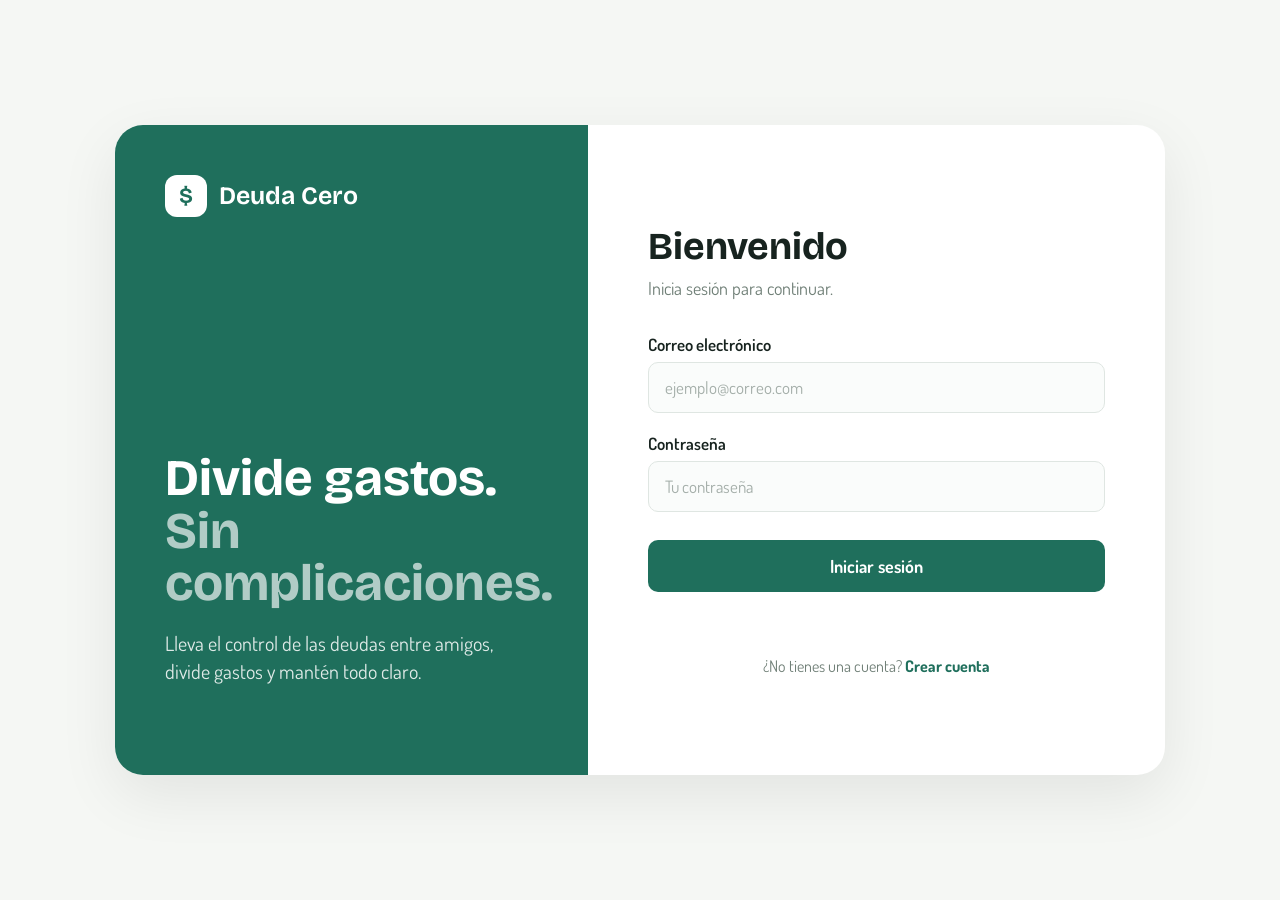
==== src/main/resources/static/index.html @ 62c59991 "refactor(frontend): mover de ruta los paquetes" ====
<!DOCTYPE html>
<html lang="es">
<head>
    <meta charset="UTF-8">
    <meta name="viewport" content="width=device-width, initial-scale=1.0">

    <title>Deuda Cero</title>

    <!-- Google Fonts -->
    <link rel="preconnect" href="https://fonts.googleapis.com">
    <link rel="preconnect" href="https://fonts.gstatic.com" crossorigin>

    <link href="https://fonts.googleapis.com/css2?family=Bricolage+Grotesque:opsz,wght@12..96,200..800&family=Dosis:wght@200..800&display=swap"
          rel="stylesheet">

    <link rel="stylesheet" href="./css/auth.css">
</head>

<body>

<main class="auth-container">

    <!-- Panel izquierdo -->
    <section class="auth-info">

        <div class="brand">
            <span class="brand-icon">$</span>
            <span>Deuda Cero</span>
        </div>

        <div class="info-content">

            <h1>
                Divide gastos.
                <span>Sin complicaciones.</span>
            </h1>

            <p>
                Lleva el control de las deudas entre amigos,
                divide gastos y mantén todo claro.
            </p>

        </div>

    </section>


    <!-- Panel derecho -->
    <section class="auth-form-container">

        <!-- LOGIN -->
        <div class="auth-form active" id="loginForm">

            <div class="form-header">
                <h2>Bienvenido</h2>
                <p>Inicia sesión para continuar.</p>
            </div>

            <form id="formLogin">

                <div class="input-group">
                    <label for="loginEmail">Correo electrónico</label>

                    <input
                        type="email"
                        id="loginEmail"
                        name="email"
                        placeholder="ejemplo@correo.com"
                        required
                    >
                </div>

                <div class="input-group">
                    <label for="loginPassword">Contraseña</label>

                    <input
                        type="password"
                        id="loginPassword"
                        name="password"
                        placeholder="Tu contraseña"
                        required
                    >
                </div>

                <button type="submit" class="btn-primary">
                    Iniciar sesión
                </button>

            </form>

            <div class="form-message" id="loginMessage"></div>

            <div class="form-footer">
                <p>
                    ¿No tienes una cuenta?
                    <button type="button" id="showRegister">
                        Crear cuenta
                    </button>
                </p>

                <!--
                    <button type="button" id="logoutTest">
                        Cerrar sesión
                    </button>
                -->
            </div>

        </div>


        <!-- REGISTRO -->
        <div class="auth-form" id="registerForm">

            <div class="form-header">
                <h2>Crear cuenta</h2>
                <p>Comienza a controlar tus gastos.</p>
            </div>

            <form id="formRegister">

                <div class="input-row">

                    <div class="input-group">
                        <label for="registerNombre">Nombre</label>

                        <input
                            type="text"
                            id="registerNombre"
                            name="nombre"
                            placeholder="Aldo"
                            required
                        >
                    </div>

                    <div class="input-group">
                        <label for="registerApellido">Apellido</label>

                        <input
                            type="text"
                            id="registerApellido"
                            name="apellido"
                            placeholder="Ruiz"
                            required
                        >
                    </div>

                </div>

                <div class="input-group">
                    <label for="registerEmail">Correo electrónico</label>

                    <input
                        type="email"
                        id="registerEmail"
                        name="email"
                        placeholder="ejemplo@correo.com"
                        required
                    >
                </div>

                <div class="input-group">
                    <label for="registerPassword">Contraseña</label>

                    <input
                        type="password"
                        id="registerPassword"
                        name="password"
                        placeholder="Crea una contraseña"
                        required
                    >
                </div>

                <button type="submit" class="btn-primary">
                    Crear cuenta
                </button>

            </form>

            <div class="form-message" id="registerMessage"></div>

            <div class="form-footer">
                <p>
                    ¿Ya tienes una cuenta?
                    <button type="button" id="showLogin">
                        Iniciar sesión
                    </button>
                </p>
            </div>

        </div>

    </section>

</main>

<script src="./javascript/api.js"></script>
<script src="./javascript/auth.js"></script>

</body>
</html>
---- src/main/resources/static/css/auth.css ----
* {
    margin: 0;
    padding: 0;
    box-sizing: border-box;
}

:root {
    --background: #f5f7f4;
    --surface: #ffffff;
    --primary: #1f6f5c;
    --primary-dark: #175746;
    --text: #17231f;
    --text-light: #718078;
    --border: #dfe6e2;
}

body {
    min-height: 100vh;

    display: flex;
    justify-content: center;
    align-items: center;

    padding: 30px;

    background: var(--background);

    color: var(--text);

    font-family: "Dosis", sans-serif;
}


/* CONTENEDOR PRINCIPAL */

.auth-container {
    width: 100%;
    max-width: 1050px;
    min-height: 650px;

    display: grid;
    grid-template-columns: 45% 55%;

    background: var(--surface);

    border-radius: 28px;

    overflow: hidden;

    box-shadow: 0 20px 60px rgba(0, 0, 0, 0.08);
}


/* PANEL INFORMACIÓN */

.auth-info {
    padding: 50px;

    display: flex;
    flex-direction: column;
    justify-content: space-between;

    background: var(--primary);

    color: white;
}


.brand {
    display: flex;
    align-items: center;
    gap: 12px;

    font-family: "Bricolage Grotesque", sans-serif;

    font-size: 25px;
    font-weight: 650;
}


.brand-icon {
    width: 42px;
    height: 42px;

    display: flex;
    justify-content: center;
    align-items: center;

    border-radius: 12px;

    background: white;

    color: var(--primary);

    font-size: 22px;
    font-weight: 700;
}


.info-content {
    max-width: 380px;

    margin-bottom: 40px;
}


.info-content h1 {
    margin-bottom: 20px;

    font-family: "Bricolage Grotesque", sans-serif;

    font-size: clamp(40px, 4vw, 58px);

    line-height: 1.02;
}


.info-content h1 span {
    display: block;

    opacity: 0.65;
}


.info-content p {
    max-width: 330px;

    font-size: 20px;

    line-height: 1.4;

    opacity: 0.85;
}


/* PANEL DE FORMULARIOS */

.auth-form-container {
    position: relative;

    padding: 60px;

    display: flex;
    align-items: center;
}


.auth-form {
    width: 100%;

    display: none;
}


.auth-form.active {
    display: block;
}


.form-header {
    margin-bottom: 35px;
}


.form-header h2 {
    margin-bottom: 8px;

    font-family: "Bricolage Grotesque", sans-serif;

    font-size: 38px;
}


.form-header p {
    color: var(--text-light);

    font-size: 18px;
}


/* INPUTS */

.input-row {
    display: grid;
    grid-template-columns: 1fr 1fr;

    gap: 15px;
}


.input-group {
    display: flex;
    flex-direction: column;

    gap: 7px;

    margin-bottom: 20px;
}


.input-group label {
    font-size: 17px;

    font-weight: 600;
}


.input-group input {
    width: 100%;

    padding: 14px 16px;

    border: 1px solid var(--border);

    border-radius: 10px;

    outline: none;

    background: #fafcfb;

    color: var(--text);

    font-family: "Dosis", sans-serif;

    font-size: 17px;

    transition: 0.2s;
}


.input-group input:focus {
    border-color: var(--primary);

    background: white;

    box-shadow: 0 0 0 3px rgba(31, 111, 92, 0.10);
}


.input-group input::placeholder {
    color: #a4aea9;
}


/* BOTÓN */

.btn-primary {
    width: 100%;

    margin-top: 8px;

    padding: 15px;

    border: none;

    border-radius: 10px;

    background: var(--primary);

    color: white;

    cursor: pointer;

    font-family: "Dosis", sans-serif;

    font-size: 18px;

    font-weight: 650;

    transition: 0.2s;
}


.btn-primary:hover {
    background: var(--primary-dark);

    transform: translateY(-1px);
}


.btn-primary:active {
    transform: translateY(0);
}


/* FOOTER */

.form-footer {
    margin-top: 25px;

    text-align: center;

    color: var(--text-light);

    font-size: 16px;
}


.form-footer button {
    border: none;

    background: transparent;

    color: var(--primary);

    cursor: pointer;

    font-family: inherit;

    font-size: inherit;

    font-weight: 700;
}


.form-footer button:hover {
    text-decoration: underline;
}


/* RESPONSIVE */

@media (max-width: 800px) {

    body {
        padding: 15px;
    }

    .auth-container {
        grid-template-columns: 1fr;

        max-width: 500px;
    }

    .auth-info {
        min-height: 260px;

        padding: 35px;
    }

    .info-content {
        margin-top: 50px;
        margin-bottom: 0;
    }

    .info-content h1 {
        font-size: 40px;
    }

    .info-content p {
        display: none;
    }

    .auth-form-container {
        padding: 40px 30px;
    }

}


@media (max-width: 450px) {

    .input-row {
        grid-template-columns: 1fr;
        gap: 0;
    }

    .auth-info {
        padding: 25px;
    }

    .auth-form-container {
        padding: 30px 20px;
    }

}

.form-message {
    min-height: 24px;

    margin-top: 15px;

    text-align: center;

    font-size: 16px;
}

.form-message {
    min-height: 24px;
    margin-top: 15px;

    font-size: 16px;
}

.form-message ul {
    margin: 0;
    padding-left: 20px;

    text-align: left;
}

.form-message li {
    margin-bottom: 4px;
}
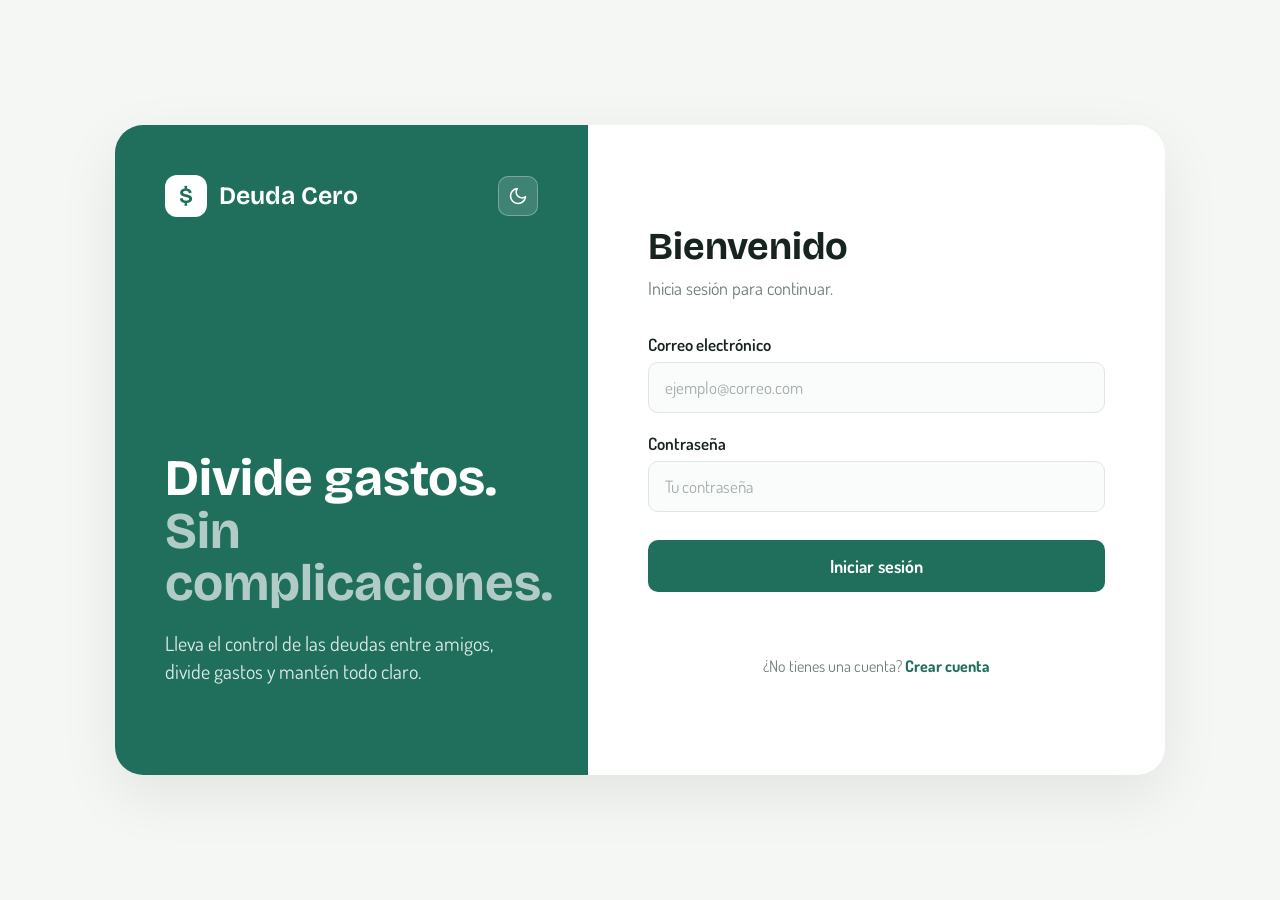
==== commit 2b14c7b2: "feat: agregar tema oscuro" ====
--- a/src/main/resources/static/index.html
+++ b/src/main/resources/static/index.html
@@ -6,6 +6,10 @@
 
     <title>Deuda Cero</title>
 
+    <link rel="icon" type="image/svg+xml" href="./assets/favicon.svg">
+
+    <script src="./javascript/tema.js"></script>
+
     <!-- Google Fonts -->
     <link rel="preconnect" href="https://fonts.googleapis.com">
     <link rel="preconnect" href="https://fonts.gstatic.com" crossorigin>
@@ -14,6 +18,7 @@
           rel="stylesheet">
 
     <link rel="stylesheet" href="./css/auth.css">
+    <link rel="stylesheet" href="./css/tema.css">
 </head>
 
 <body>
@@ -23,9 +28,31 @@
     <!-- Panel izquierdo -->
     <section class="auth-info">
 
-        <div class="brand">
-            <span class="brand-icon">$</span>
-            <span>Deuda Cero</span>
+        <div class="auth-info-top">
+
+            <div class="brand">
+                <span class="brand-icon">$</span>
+                <span>Deuda Cero</span>
+            </div>
+
+            <button
+                type="button"
+                class="theme-toggle theme-toggle-on-primary"
+                data-theme-toggle
+                aria-label="Modo oscuro"
+                aria-pressed="false"
+                title="Activar modo oscuro"
+            >
+                <svg class="theme-icon theme-icon-moon" viewBox="0 0 24 24" fill="none" stroke="currentColor" stroke-width="2" stroke-linecap="round" stroke-linejoin="round" aria-hidden="true">
+                    <path d="M21 12.79A9 9 0 1 1 11.21 3 7 7 0 0 0 21 12.79z"></path>
+                </svg>
+
+                <svg class="theme-icon theme-icon-sun" viewBox="0 0 24 24" fill="none" stroke="currentColor" stroke-width="2" stroke-linecap="round" stroke-linejoin="round" aria-hidden="true">
+                    <circle cx="12" cy="12" r="4"></circle>
+                    <path d="M12 2v2M12 20v2M4.93 4.93l1.41 1.41M17.66 17.66l1.41 1.41M2 12h2M20 12h2M4.93 19.07l1.41-1.41M17.66 6.34l1.41-1.41"></path>
+                </svg>
+            </button>
+
         </div>
 
         <div class="info-content">
@@ -97,12 +124,6 @@
                         Crear cuenta
                     </button>
                 </p>
-
-                <!--
-                    <button type="button" id="logoutTest">
-                        Cerrar sesión
-                    </button>
-                -->
             </div>
 
         </div>
--- a/src/main/resources/static/css/auth.css
+++ b/src/main/resources/static/css/auth.css
@@ -12,6 +12,42 @@
     --text: #17231f;
     --text-light: #718078;
     --border: #dfe6e2;
+
+    --auth-shadow: 0 20px 60px rgba(0, 0, 0, 0.08);
+
+    --input-background: #fafcfb;
+    --input-focus-background: #ffffff;
+    --input-placeholder: #a4aea9;
+    --input-focus-border: var(--primary);
+    --input-focus-ring: rgba(31, 111, 92, 0.10);
+
+    --link: var(--primary);
+}
+
+[data-theme="oscuro"] {
+    color-scheme: dark;
+
+    --background: #0a0a0a;
+    --surface: #151515;
+
+    --text: #f2f2f2;
+    --text-light: #b3b3b3;
+
+    --border: #2a2a2a;
+
+    --auth-shadow: 0 20px 60px rgba(0, 0, 0, 0.45);
+
+    --input-background: #1d1d1d;
+    --input-focus-background: #242424;
+    --input-placeholder: #7a7a7a;
+    --input-focus-border: #58b596;
+    --input-focus-ring: rgba(88, 181, 150, 0.18);
+
+    --link: #63c2a3;
+}
+
+html {
+    background: var(--background);
 }
 
 body {
@@ -47,7 +83,7 @@
 
     overflow: hidden;
 
-    box-shadow: 0 20px 60px rgba(0, 0, 0, 0.08);
+    box-shadow: var(--auth-shadow);
 }
 
 
@@ -63,6 +99,14 @@
     background: var(--primary);
 
     color: white;
+}
+
+
+.auth-info-top {
+    display: flex;
+    align-items: center;
+    justify-content: space-between;
+    gap: 16px;
 }
 
 
@@ -216,7 +260,7 @@
 
     outline: none;
 
-    background: #fafcfb;
+    background: var(--input-background);
 
     color: var(--text);
 
@@ -229,16 +273,16 @@
 
 
 .input-group input:focus {
-    border-color: var(--primary);
-
-    background: white;
-
-    box-shadow: 0 0 0 3px rgba(31, 111, 92, 0.10);
+    border-color: var(--input-focus-border);
+
+    background: var(--input-focus-background);
+
+    box-shadow: 0 0 0 3px var(--input-focus-ring);
 }
 
 
 .input-group input::placeholder {
-    color: #a4aea9;
+    color: var(--input-placeholder);
 }
 
 
@@ -301,7 +345,7 @@
 
     background: transparent;
 
-    color: var(--primary);
+    color: var(--link);
 
     cursor: pointer;
 
@@ -369,6 +413,14 @@
         padding: 25px;
     }
 
+    .info-content h1 {
+        font-size: 34px;
+    }
+
+    .form-header h2 {
+        font-size: 30px;
+    }
+
     .auth-form-container {
         padding: 30px 20px;
     }
--- a/src/main/resources/static/css/tema.css
+++ b/src/main/resources/static/css/tema.css
@@ -0,0 +1,54 @@
+.theme-toggle {
+    width: 40px;
+    height: 40px;
+
+    flex-shrink: 0;
+
+    display: inline-flex;
+    align-items: center;
+    justify-content: center;
+
+    border: 1px solid var(--theme-toggle-border, var(--border));
+    border-radius: 10px;
+
+    background: var(--theme-toggle-background, var(--surface-secondary, var(--surface)));
+    color: var(--theme-toggle-color, var(--text-primary, var(--text)));
+
+    cursor: pointer;
+
+    transition: 0.2s ease;
+}
+
+.theme-toggle:hover {
+    background: var(--theme-toggle-hover, var(--button-secondary-hover, var(--surface-secondary, var(--surface))));
+}
+
+.theme-toggle:focus-visible {
+    outline: 2px solid var(--theme-toggle-focus, var(--accent, var(--primary)));
+    outline-offset: 2px;
+}
+
+.theme-icon {
+    width: 20px;
+    height: 20px;
+}
+
+.theme-icon-sun {
+    display: none;
+}
+
+[data-theme="oscuro"] .theme-icon-moon {
+    display: none;
+}
+
+[data-theme="oscuro"] .theme-icon-sun {
+    display: block;
+}
+
+.theme-toggle-on-primary {
+    --theme-toggle-background: rgba(255, 255, 255, 0.14);
+    --theme-toggle-hover: rgba(255, 255, 255, 0.24);
+    --theme-toggle-border: rgba(255, 255, 255, 0.3);
+    --theme-toggle-color: #ffffff;
+    --theme-toggle-focus: #ffffff;
+}
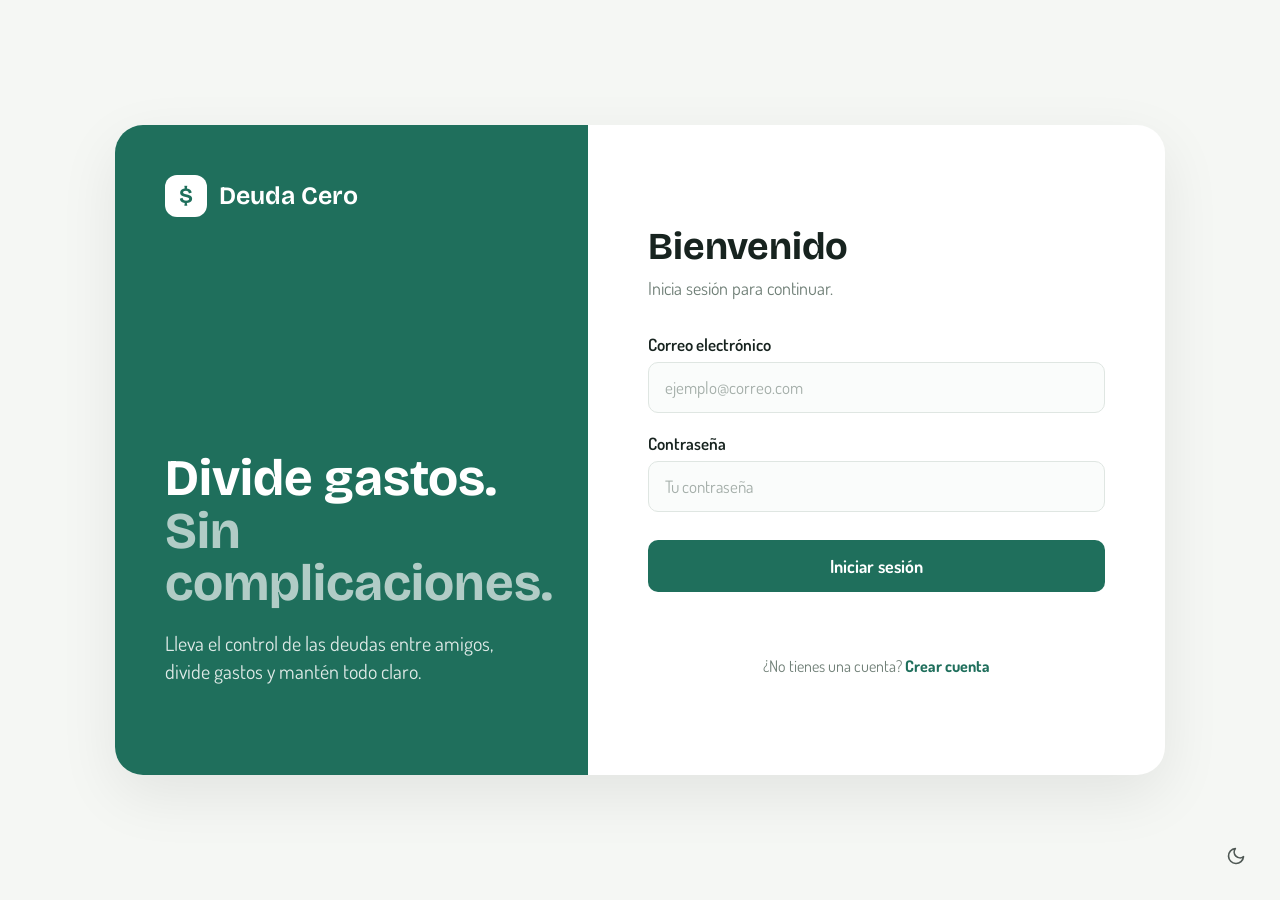
==== commit 56a44203: "feat(frontend): modificar diseño del botón de cambiar tema" ====
--- a/src/main/resources/static/index.html
+++ b/src/main/resources/static/index.html
@@ -37,7 +37,7 @@
 
             <button
                 type="button"
-                class="theme-toggle theme-toggle-on-primary"
+                class="theme-toggle"
                 data-theme-toggle
                 aria-label="Modo oscuro"
                 aria-pressed="false"
--- a/src/main/resources/static/css/tema.css
+++ b/src/main/resources/static/css/tema.css
@@ -1,4 +1,10 @@
 .theme-toggle {
+    position: fixed;
+    right: 24px;
+    bottom: 24px;
+
+    z-index: 100;
+
     width: 40px;
     height: 40px;
 
@@ -8,24 +14,42 @@
     align-items: center;
     justify-content: center;
 
-    border: 1px solid var(--theme-toggle-border, var(--border));
-    border-radius: 10px;
+    border: none;
+    border-radius: 50%;
 
-    background: var(--theme-toggle-background, var(--surface-secondary, var(--surface)));
+    background: transparent;
     color: var(--theme-toggle-color, var(--text-primary, var(--text)));
+
+    opacity: 0.75;
+
+    transform: scale(1);
 
     cursor: pointer;
 
-    transition: 0.2s ease;
+    transition: transform 0.2s ease, opacity 0.2s ease;
 }
 
 .theme-toggle:hover {
-    background: var(--theme-toggle-hover, var(--button-secondary-hover, var(--surface-secondary, var(--surface))));
+    opacity: 1;
+
+    transform: scale(1.12);
+}
+
+.theme-toggle:active {
+    transform: scale(0.95);
 }
 
 .theme-toggle:focus-visible {
     outline: 2px solid var(--theme-toggle-focus, var(--accent, var(--primary)));
     outline-offset: 2px;
+
+    opacity: 1;
+}
+
+.user-info .theme-toggle {
+    position: static;
+    right: auto;
+    bottom: auto;
 }
 
 .theme-icon {
@@ -45,10 +69,10 @@
     display: block;
 }
 
-.theme-toggle-on-primary {
-    --theme-toggle-background: rgba(255, 255, 255, 0.14);
-    --theme-toggle-hover: rgba(255, 255, 255, 0.24);
-    --theme-toggle-border: rgba(255, 255, 255, 0.3);
-    --theme-toggle-color: #ffffff;
-    --theme-toggle-focus: #ffffff;
+@media (max-width: 550px) {
+
+    .theme-toggle {
+        right: 16px;
+        bottom: 16px;
+    }
 }
